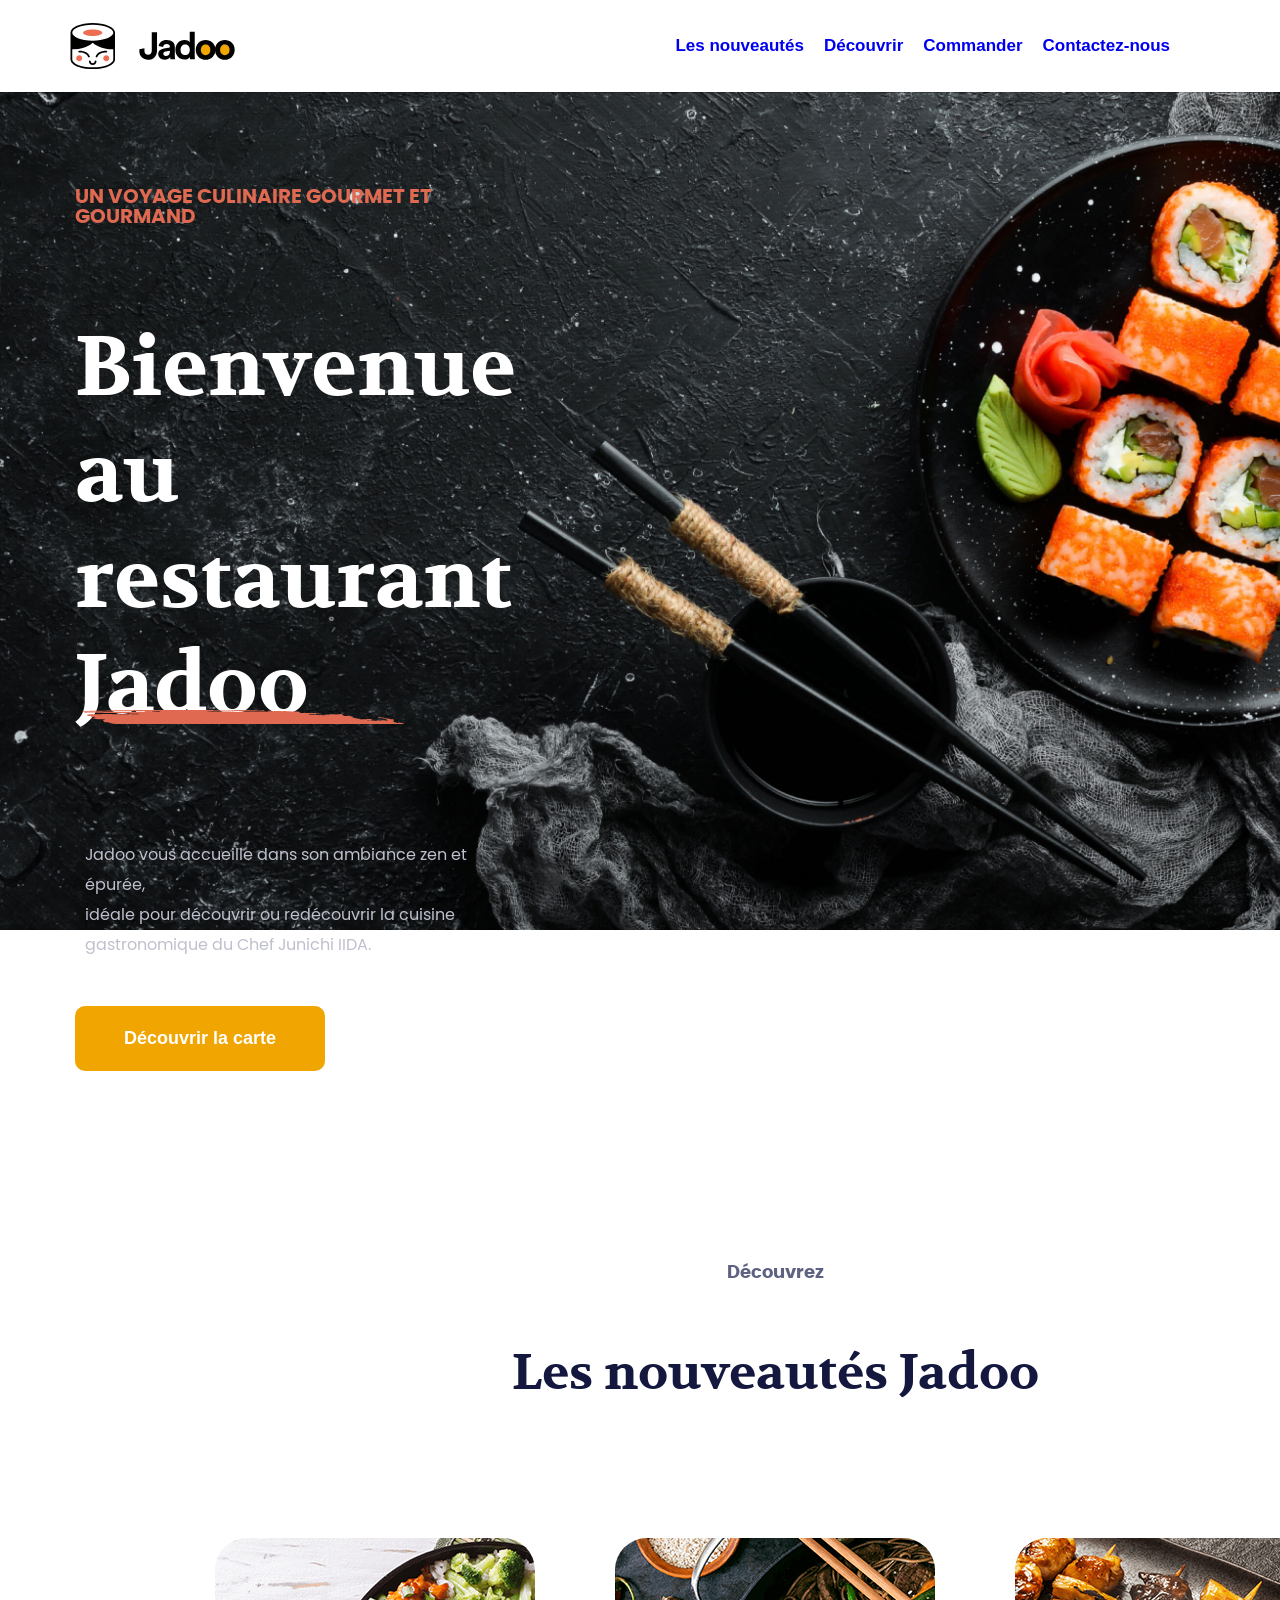
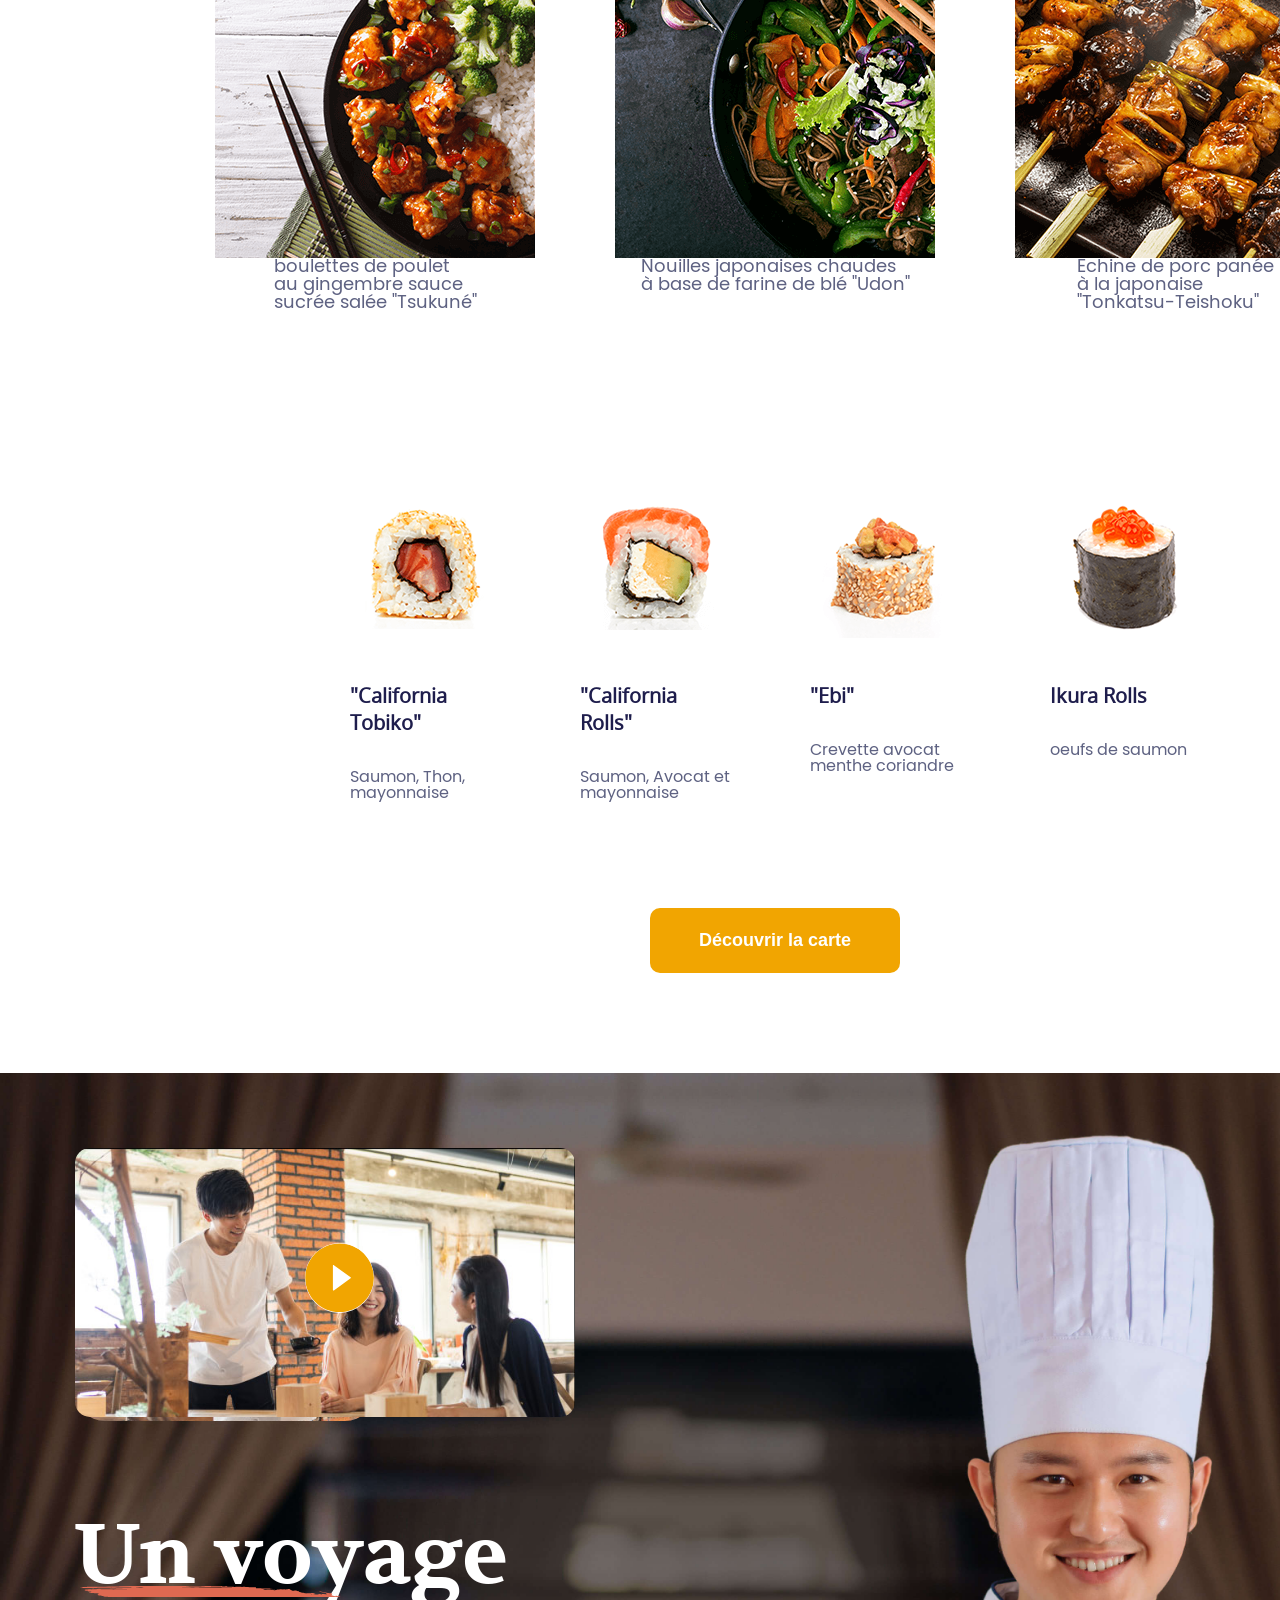
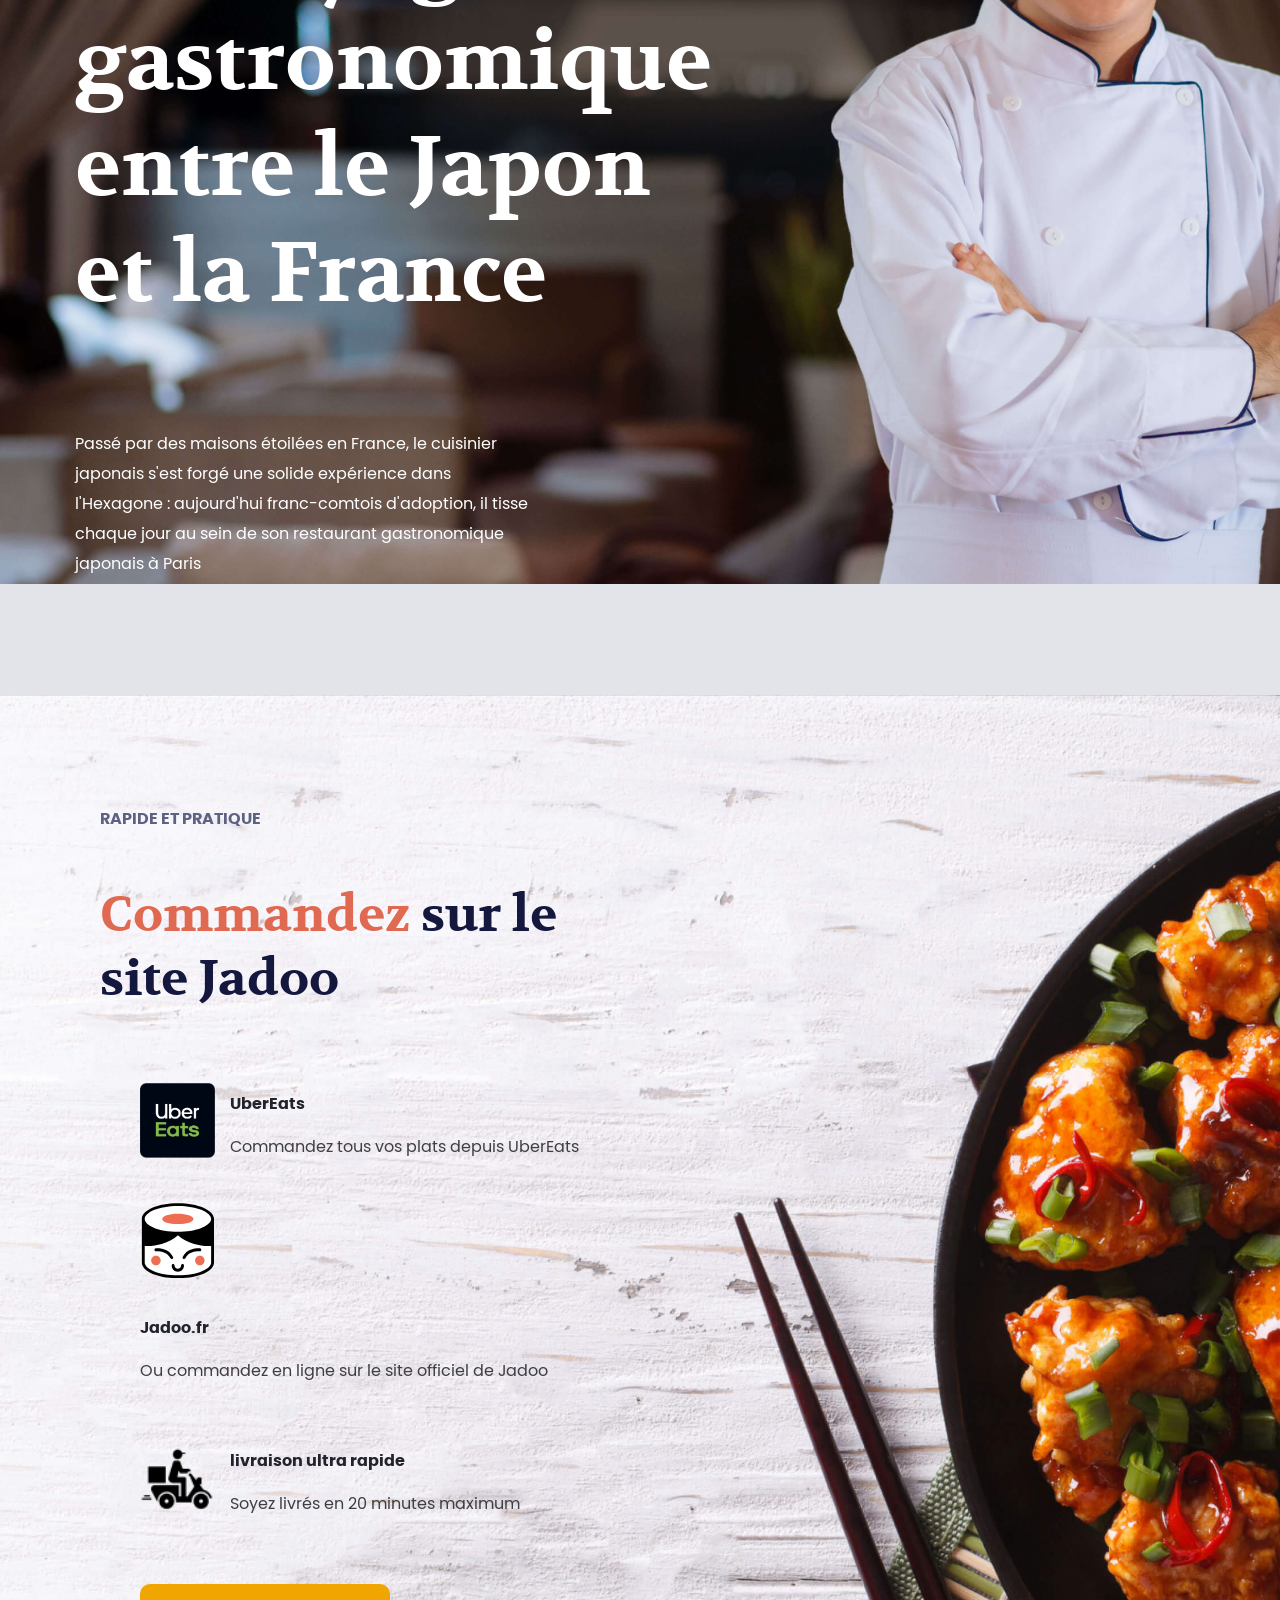
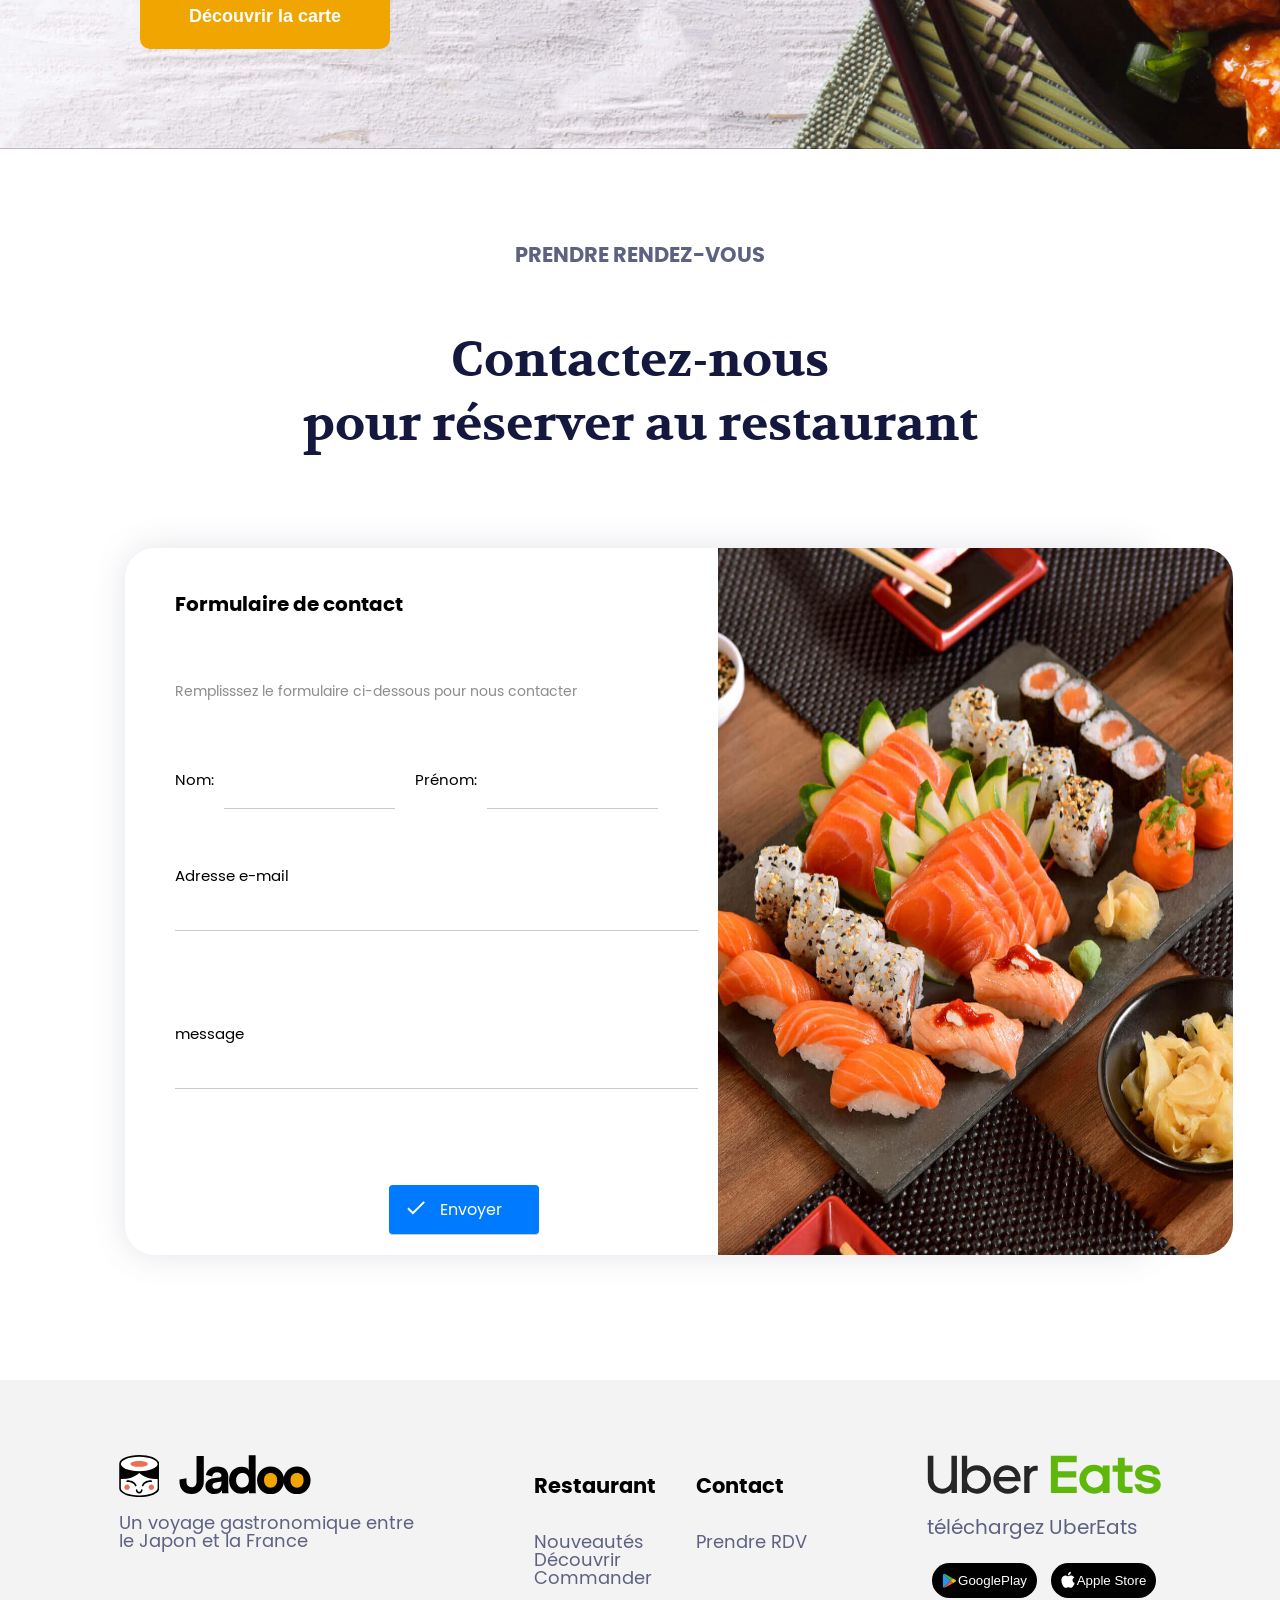
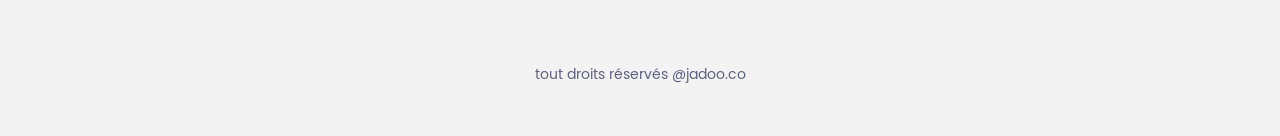
==== html/home.html @ fb0d6796 "first commit" ====
<!DOCTYPE html>
<html>

<head>
    <title>Jadoo : un voyage culinaire gourmet et gourmand</title>
    <meta charset='utf-8' name="viewport" content="width=device-width, initial-scale=1.0, user-scalable=no">
    <link rel="stylesheet" href="../css/style.css">
    <link rel="stylesheet" href="../css/style_CSS_mobile.css">
</head>

<body>
    <section class="top">
        <div class="burger_menu display_none_pc display_block_mobile">
            <img src="../img/burger_icon.svg" alt="cliquez ici pour dérouler le menu"
                class="burger_icon display_none_pc display_block_mobile">
        </div>
        <div class="logonav margin_left">
            <img srcset="../img/favicon.ico 16w,
                    ../img/logo_jadoo_1.svg 1600w" sizes="(max-width:780px) 15px,
                   120px" src="../img/logo_jadoo_1.svg" alt="logo animé du restaurant en forme de maki"
                class="petit_logo_maki ">
            <img src="../img/logo_jadoo_2.svg" alt="logo du restaurant Jadoo texte" class="jadoo_texte">
        </div>
        <nav class="margin_right margin-right_none">
            <ul>
                <li><a href="#nouveautes" class="arial nav.grey text-big large no_underline display_none_mobile">Les
                        nouveautés</a></li>
                <li><a href="https://kizokudor.com/fr/" target="_blank"
                        class="arial nav.grey text-big large no_underline display_none_mobile">Découvrir</a>
                </li>
                <li><a href="#commandez"
                        class="arial nav.grey text-big large no_underline display_none_mobile">Commander</a></li>
                <li><a href="#contact"
                        class="arial nav.grey text-big large no_underline display_none_mobile">Contactez-nous</a></li>
                <li><a href="#contact"
                        class="arial nav.grey text-big large no_underline display_none_pc display_block_mobile">Contact</a>
                </li>
            </ul>
        </nav>
    </section>
    <header>
        <section class="hero">
            <div class="bienvenue_boite_texte">
                <h3
                    class="poppins_bold orange large subheading-medium font_size_12px text_align_mobile letter_spacing_mobile padding_top_mobile">
                    UN VOYAGE CULINAIRE GOURMET ET
                    GOURMAND</h3>
                <div class="titre_soulignage">
                    <h1 class="volkhov white heading relative font_size_50px text_align_mobile">Bienvenue au restaurant
                        Jadoo</h1>
                    <img class="souligne_rose" src="../img/souligne_rose.svg">
                </div>
                <p
                    class="poppins_regular light-grey medium_thin text-medium line-height30px padding_left_10px font_size_15px text_align_mobile">
                    Jadoo
                    vous accueille dans son ambiance zen
                    et épurée,
                    <br>
                    idéale pour découvrir ou redécouvrir la cuisine<br>
                    gastronomique du Chef Junichi IIDA.
                </p>
                <button class="margin_top30px decouvrir_la_carte font_size_18px">Découvrir la carte
                </button>
            </div>
        </section>
    </header>
    <section class="nouveautes">
        <h3 class="poppins_bold grey subheading-small medium font_size_14px">Découvrez</h3>
        <h2 class="volkhov title-blue heading-medium large font_size_24px">Les nouveautés Jadoo</h2>
        <section class="plats_chauds">
            <figure>
                <img src="../img/plat_1.png" alt="boulettes de poulet au gingembre sauce sucrée salée &#34Tsukuné&#34">
                <figcaption class="subheading-small font_size_16px text_align_mobile">boulettes de poulet <br> au
                    gingembre sauce
                    <br>sucrée salée
                    &#34Tsukuné&#34
                </figcaption>
            </figure>
            <figure class="display_none_mobile">
                <img src="../img/plat_2.png" alt="Nouilles japonaises chaudes à base de farine de blé &#34Udon&#34">
                <figcaption class="subheading-small">Nouilles japonaises chaudes <br> à base de farine de blé
                    &#34Udon&#34
                </figcaption>
            </figure>
            <figure class="display_none_mobile">
                <img src="../img/plat_3.png" alt="Echine de porc panée à la japonaise &#34Tonkatsu-Teishoku&#34">
                <figcaption class="subheading-small">Echine de porc panée <br>à la japonaise <br>
                    &#34Tonkatsu-Teishoku&#34
                </figcaption>
            </figure>
        </section>
        <section class="makis flex_column_wrap_mobile">
            <figure>
                <img src="../img/maki_1.png" alt="California Tobiko">
                <figcaption>
                    <h5 class="OpenSans medium subheading-medium photo-legend-blue font_size_16px">"California Tobiko"
                    </h5>
                    <p class="poppins_regular medium_thin text-medium grey font_size_12px">Saumon, Thon, mayonnaise</p>
                </figcaption>
            </figure>
            <figure>
                <img src="../img/maki_2.png" alt="California Rolls">
                <figcaption>
                    <h5 class="OpenSans medium subheading-medium photo-legend-blue font_size_16px">"California Rolls"
                    </h5>
                    <p class="poppins_regular medium_thin text-medium grey font_size_12px">Saumon, Avocat et mayonnaise
                    </p>
                </figcaption>
            </figure>
            <figure>
                <img src="../img/maki_3.png" alt="Ebi">
                <figcaption>
                    <h5 class="OpenSans medium subheading-medium photo-legend-blue font_size_16px">"Ebi"</h5>
                    <p class="poppins_regular medium_thin text-medium grey font_size_12px">Crevette avocat menthe
                        coriandre</p>
                </figcaption>
            </figure>
            <figure>
                <img src="../img/maki_4.png" alt="Ikura Rolls">
                <figcaption>
                    <h5 class="OpenSans medium subheading-medium photo-legend-blue font_size_16px">Ikura Rolls</h5>
                    <p class="poppins_regular medium_thin text-medium grey font_size_12px">oeufs de saumon</p>
                </figcaption>
            </figure>
        </section>
        <button class="decouvrir_la_carte">Découvrir la carte</button>
    </section>
    <section class="au_resto_ou_chez_vous display_none_mobile">
        <div class="chef_et_plat ">
            <div class="le_restaurant">
                <section class="presentation">
                    <div class="restaurant">
                        <img class="restaurant_video" src="../img/visu_video.jpg"
                            alt="presentation du restaurant en video">
                        <img class="play_button" src="../img/button_play.svg" alt="#">
                    </div>
                    <div class="titre_soulignage_2 display_none_mobile">
                        <h1 class="volkhov large heading white">Un voyage gastronomique entre le Japon et la France</h1>
                        <img class="souligne_rose_2" src="../img/souligne_rose.svg">
                    </div>
                    <p class=" poppins_regular medium_thin text-medium white line-height30px display_none_mobile">Passé
                        par des maisons
                        étoilées en France,
                        le
                        cuisinier<br>
                        japonais s'est forgé une solide expérience dans<br>
                        l'Hexagone : aujourd'hui franc-comtois d'adoption, il tisse<br>
                        chaque jour au sein de son restaurant gastronomique<br>
                        japonais à Paris</p>
                </section>
            </div>
        </div>

    </section>
    <section class="au_resto_ou_chez_vous_mobile display_none_pc display_block_mobile white_space_mobile">
        <div class="restaurant_mobile">
            <div class="restaurant">
                <img class="restaurant_video" src="../img/visu_video.jpg" alt="presentation du restaurant en video">
                <img class="play_button" src="../img/button_play.svg" alt="#">
            </div>
            <div>
                <img src="../img/illustration_chef.jpg" alt="le chef Junichi IIDA" class="chef">
            </div>
            <div>
                <img class="wrapper1 " src="../img/wrapper_illustration_1.jpg" alt="">
            </div>
            <div>
                <img class="wrapper2" src="../img/wrapper_illustration_2.jpg" alt="">
            </div>
        </div>
    </section>
    <section class="commander">
        <div class="commander_flexbox">
            <h3 class="poppins_bold medium text-medium grey font_size_14px">RAPIDE ET PRATIQUE</h3>
            <h2 class="volkhov large heading-medium title-blue font_size_24px text_align_mobile "><span
                    class="orange font_size_36px">Commandez</span><br class="display_none_pc display_inline_mobile">
                sur le site Jadoo
            </h2>
            <div class="liste_logos_commande">
                <figure>
                    <img src="../img/logo_uberEats.png" alt="UberEats logo">
                    <figcaption>
                        <h5 class="commandez-subheading">UberEats</h5>
                        <p class="commandez-text font-size_13px line_height_mobile">Commandez tous vos plats depuis
                            UberEats</p>
                    </figcaption>
                </figure>
                <figure>
                    <img src="../img/logo_jadoo_1.svg" alt="Jadoo logo">
                    <figcaption>
                        <h5 class="commandez-subheading">Jadoo.fr</h5>
                        <p class="commandez-text font-size_13px line_height_mobile">Ou commandez en ligne sur le site
                            officiel de Jadoo</p>
                    </figcaption>
                </figure>
                <figure>
                    <img src="../img/logo_transport.png" alt="logo livraison">
                    <figcaption>
                        <h5 class="commandez-subheading">livraison ultra rapide</h5>
                        <p class="commandez-text font-size_13px line_height_mobile">Soyez livrés en 20 minutes maximum
                        </p>
                    </figcaption>
                </figure>
            </div>
            <button class="decouvrir_la_carte margin_left_button_order">Découvrir la carte</button>
        </div>
    </section>
    <section class="contact">
        <h3 class="poppins_bold medium subheading-footer grey font_size_14px uppercase">Prendre rendez-vous</h3>
        <h2 class="volkhov large heading-medium title-blue font_size_36px text_align">Contactez-nous <span
                class="display_none_mobile"><br>pour réserver au restaurant</span></h2>
        <p class="poppins_regular thin text-small form-grey display_none_pc display_block_mobile text_align_mobile">
            Remplisssez le formulaire ci-dessous pour nous contacter
        </p>
        <div class="conteneur_formulaire_et_image">
            <div class="form">
                <form method="post" action="/action_page.php">
                    <div class="form_text">
                        <h4 class="poppins_bold medium subheading-medium black display_none_mobile">Formulaire de
                            contact</h4>
                        <p class="poppins_regular thin text-small form-grey display_none_mobile ">Remplisssez le
                            formulaire ci-dessous pour
                            nous
                            contacter
                        </p>
                        <div class="name">
                            <label class="poppins_regular thin text-medium-small black font_size_15px"
                                for="fname">Nom:</label>
                            <input class="poppins_regular thin text-small form-light-grey font_size_15px" type="text"
                                id="fname" name="fname" required><br><br>
                            <label class="poppins_regular thin text-medium-small black font_size_15px"
                                for="lname">Prénom:</label>
                            <input class="poppins_regular thin text-small form-light-grey font_size_15px" type="text"
                                id="lname" name="lname" required><br><br>
                        </div>
                        <label class="poppins_regular thin text-medium-small black font_size_15px" for="email">Adresse
                            e-mail</label>
                        <input class="poppins_regular thin text-small form-light-grey font_size_15px" type="email"
                            id="email" name="email" required><br><br>
                        <label class="poppins_regular thin text-medium-small black font_size_15px"
                            for="message">message</label>
                        <input class="poppins_regular thin text-small form-light-grey font_size_15px" type="text"
                            id="message" name="message" required><br><br>
                    </div>
                    <div class="submit_button">
                        <input class="poppins_regular medium_thin text-medium white submit" type="submit"
                            value="Envoyer">
                    </div>
                </form>
            </div>
            <img class="image_formulaire display_none_mobile" src="../img/illustration_formulaire.jpg"
                alt="image de sushis et sashimis">
        </div>
    </section>
    <footer>
        <div class="all_liens_footer ">
            <div class="boite_jadoo_footer display_none_mobile">
                <div class="logos_jadoo_footer">
                    <img class=logo_maki_footer src="../img/logo_jadoo_1.svg" alt="logo de Jadoo">
                    <img class="logo_jadoo_texte_footer" src="../img/logo_jadoo_2.svg" alt="logo de Jadoo texte">
                </div>
                <p class="poppins_regular medium_thin subheading-small grey">Un voyage gastronomique entre <br> le Japon
                    et la France
                </p>
            </div>
            <div class="liens_site_footer padding_10px">
                <div class="resto_footer">
                    <h3 class="poppins_bold large subheading-footer black">Restaurant</h3>
                    <ul>
                        <li class="poppins_regular medium_thin subheading-small grey"><a
                                href="#nouveautes">Nouveautés</a>
                        </li>
                        <li class="poppins_regular medium_thin subheading-small grey"><a
                                href="https://kizokudor.com/fr/" target="_blank">Découvrir</a></li>
                        <li class="poppins_regular medium_thin subheading-small grey"><a href="#commandez">Commander</a>
                        </li>
                    </ul>
                </div>
                <div class="contact_footer padding_10px">
                    <h3 class="poppins_bold large subheading-footer black">Contact</h3>
                    <ul>
                        <li class="poppins_regular medium_thin subheading-small grey">Prendre RDV</li>
                    </ul>
                </div>
            </div>
            <div class="footer_ubereats padding_10px">
                <img src="../img/logo_uberEats_2.svg" alt="Logo UberEats">
                <p class="poppins_regular medium_thin subheading-medium grey">téléchargez UberEats</p>
                <div class="black_butons">
                    <button class="ubereats_logo"><a
                            href="https://play.google.com/store/apps/details?id=com.ubercab.eats&pli=1"
                            target="_blank">GooglePlay</a></button>
                    <button class="applestore_logo"><a
                            href="https://apps.apple.com/us/app/uber-eats-food-groceries/id1058959277"
                            target="_blank">Apple
                            Store</a></button>
                </div>
            </div>
        </div>
        <div class="tous_droits_footer">
            <p class="poppins_regular medium_thin text-small grey display_none_mobile">tout droits réservés @jadoo.co
            </p>
        </div>
    </footer>
    <div class="boite_jadoo_footer_mobile display_none_pc display_block_mobile">
        <div class="logos_jadoo_footer">
            <img class=logo_maki_footer src="../img/logo_jadoo_1.svg" alt="logo de Jadoo">
            <img class="logo_jadoo_texte_footer" src="../img/logo_jadoo_2.svg" alt="logo de Jadoo texte">
        </div>
        <p class="poppins_regular medium_thin  grey font_size_15px text_align_mobile ">Un voyage gastronomique entre <br> le Japon
            et la France
        </p>
    </div>
</body>

</html>
---- css/style.css ----
@font-face {
    font-family: 'OpenSans-Bold';
    src: url('/fonts/OpenSans-Bold.woff') format('woff');
    font-weight: bold;
    font-style: normal;
}

@font-face {
    font-family: 'OpenSans-Regular';
    src: url('/fonts/OpenSans-Regular.woff') format('woff');
    font-weight: normal;
    font-style: normal;
}

@font-face {
    font-family: 'poppins-bold';
    src: url('/fonts/poppins-bold.woff') format('woff');
    font-weight: 600 900;
    font-style: normal;
}

@font-face {
    font-family: 'poppins-italic';
    src: url('/fonts/poppins-italic.woff') format('woff');
    font-weight: normal;
    font-style: italic;
}

@font-face {
    font-family: 'poppins-regular';
    src: url('/fonts/poppins-regular.woff') format('woff');
    font-weight: 100 900;
    font-style: normal;
}

@font-face {
    font-family: 'volkhov-bold';
    src: url('/fonts/volkhov-bold.woff') format('woff');
    font-weight: 600 900;
    font-style: normal;
}

@font-face {
    font-family: 'volkhov-italic';
    src: url('/fonts/volkhov-italic.woff') format('woff');
    font-weight: normal;
    font-style: italic;
}

@font-face {
    font-family: 'volkhov-regular';
    src: url('/fonts/volkhov-regular.woff') format('woff');
    font-weight: 100 900;
}

/* font families */

.poppins_regular {
    font-family: 'poppins-regular';
}

.poppins_bold {
    font-family: 'poppins-bold';
}

.OpenSans {
    font-family: 'OpenSans-regular';
}

.volkhov {
    font-family: 'volkhov-bold';
}

.arial {
    font-family: Arial, Helvetica, sans-serif;
}

/* font weights  */


.thin {
    font-weight: 400;
}

.medium_thin {
    font-weight: 500;
}

.medium {
    font-weight: 600;
}

.large {
    font-weight: 700;
}

/* font sizes */

.text-small {
    font-size: 14px;
}

.text-medium-small {
    font-size: 15px;
}

.text-medium {
    font-size: 16px;
}

.text-big {
    font-size: 17px;
}

.subheading-small {
    font-size: 18px;
}

.subheading-medium {
    font-size: 20px;
}

.subheading-footer {
    font-size: 21px;
}

.heading-medium {
    font-size: 50px;
}

.heading {
    font-size: 84px;
}

/* font colors */

.white {
    color: #FFFFFF
}

.form-grey {
    color: #8D8D8D
}

.form-light-grey {
    color: #989898
}

.black {
    color: #000000
}

.orange {
    color: #DF6951
}

.nav-grey {
    color: #212B32
}

.photo-legend-blue {
    color: #1E1D4C
}

.title-blue {
    color: #14183E
}

.title-grey {
    color: #3E3F43
}

.grey {
    color: #5E6282
}

.light-grey {
    color: #BFC0CD;
}

/* fonts styles */

.no_underline {
    text-decoration: none;
}

.uppercase{
    text-transform: uppercase;
}
.text_align {
    text-align: center;
}
/* GENERAL */

html,
body {
    width: 100%;
    height: auto;
    margin: 0%;
}

section {
    padding: 75px;
}

.display_none_pc {
    display: none;
}

/* links */

nav ul li a:hover {
    text-decoration: none;
    color: #212832;
}

nav ul li a:visited {
    text-decoration: none;
    color: #212832;
}

/* top sticky */

section.top {
    display: flex;
    align-items: center;
    margin: 0;
    justify-content: space-between;
    gap: 24px;
    position: sticky;
    top: 0;
    background-color: #ffffff;
    z-index: 1000;
    padding: 20px;
}

nav {
    gap: 24px;

}

.petit_logo_maki {
    width: 44.97px;
    height: 46.258px;
}

.logonav {
    display: flex;
    gap: 24px;
}

ul {
    display: flex;
    justify-content: center;
}

nav ul li {
    list-style-type: none;
    margin-right: 20px;
}

/* header */

header {
    display: flex;
    flex-flow: column wrap;
}

.hero {
    display: flex;
    flex-flow: column wrap;
    background-image: url(../img/illustration_principale.jpg);
    background-size: 110%;
    background-position: relative bottom -150px right 0px;
    background-repeat: no-repeat;
}

.image_principale_header {
    width: 105%;
    height: auto;
    object-fit: cover;
    object-position: top 0px left 0px;
}

.bienvenue_boite_texte {
    display: flex;
    flex-flow: column wrap;
    position: relative;
    width: 35%;
}

.titre_soulignage {
    padding: 0;
    display: flex;
    flex-flow: row wrap;
    align-items: center;
}

.souligne_rose {
    width: 90%;
    position: relative;
    bottom: 100px;
}

/* les nouveautés Jadoo */

.nouveautes {
    display: flex;
    flex-flow: column wrap;
    padding: 50px;
    margin: 50px;
    justify-content: center;
    align-items: center;
}

.plats_chauds {
    display: flex;
    justify-content: space-evenly;
    align-items: baseline;
}

section.plats_chauds figure {
    display: flex;
    flex-flow: column wrap;
    justify-content: center;
    align-items: center;
    /* box-shadow: inset 1px 1px 10px #bfc0cd63; */
}

section.plats_chauds figure img {
    border-radius: 10% 10% 0% 0%;
}

.makis {
    display: flex
}

button.decouvrir_la_carte {
    font-family: Arial, Helvetica, sans-serif;
    font-size: 18px;
    font-weight: 700;
    color: #FFFFFF;
    background-color: #F1A501;
    width: 250px;
    height: 65px;
    border: none;
    border-color: #F1A501;
    border-radius: 10px;
    box-shadow: 0 20 35 0;
}

figcaption {
    font-family: 'poppins-regular';
    font-weight: 500;
    color: #5E6282;
}

/* Au restaurant ou chez vous */
section.au_resto_ou_chez_vous {
    padding: 0;
    background-image: url(../img/illustration_chef.jpg) url(../img/illustration_commander.jpg)
}

.chef_et_plat {
    background-image: url(../img/illustration_chef.jpg);
    background-size: 130%;
    /* background-position: bottom left; */
    background-repeat: no-repeat;
    background-color: #5e62822c;
}

.titre_soulignage_2 {
    padding: 0;
    position: relative;

}

.souligne_rose_2 {
    width: 50%;
    position: absolute;
    top: 165px;
}

.restaurant {
    position: relative;
}

.play_button {
    position: absolute;
    top: 95px;
    left: 230px;
    background-color: white;
    border-radius: 50%;
}

.restaurant_video {
    width: 500px;
    border-radius: 15px;
}

.presentation {
    display: flex;
    flex-flow: column wrap;
    width: 50%;
    justify-content: center;
    padding-bottom: 100px;
}

.wrappers {
    position: relative;
    top: -100px;
}

div.restaurant {
    border-radius: 30px;
    background-image: url(../img/visu_video.jpg);
    width: 300px;
    background-repeat: no-repeat;
}

/* COMMANDER */

.commander {
    background-image: url(../img/illustration_commander.jpg);
    background-size: cover;
    padding: 100px;
}

.commander_flexbox {
    display: flex;
    flex-flow: column wrap;
    justify-content: flex-start;
    align-items: flex-start;
    width: 50%;
}

div.commander_flexbox img {
    width: 75px;
    height: 75px;
}

div.liste_logos_commande {
    display: flex;
    flex-flow: column wrap;
    justify-content: flex-start;
    align-items: flex-start;
    margin: 0;
}

div.liste_logos_commande figure {
    display: flex;
    flex-flow: row wrap;
    justify-content: flex-start;
    align-items: center;
    gap: 15px;
    /* margin:0px 0px 5px 0px;
    padding:10px; */
}

.commandez-subheading {
    font-family: 'poppins-bold';
    font-weight: 700;
    font-size: 16px;
    color: #22232C;
}


.commandez-text {
    font-family: 'poppins-regular';
    font-weight: 400;
    font-size: 16px;
    color: #3E3F43;
}

/* prendre rendez-vous */
section.contact {
    display: flex;
    flex-flow: column wrap;
    justify-content: space-around;
    align-items: center;
}

.form_text {
    display: flex;
    flex-flow: column;
    gap: 30px;
}

div.conteneur_formulaire_et_image {
    display: flex;
    flex-flow: row;
    justify-content: space-between;
    border-radius: 30px;
    box-shadow: 0 0 2em#5e62822C;
    margin: 50px;
    padding: 0;
}

form {
    display: flex;
    flex-flow: column wrap;
    justify-content: space-evenly;
    gap: 30px;
    margin: 20px;
    margin-left: 50px;
    /* padding: 25px; */
}

/* label {
    padding: 10px;
}*/

input {
    border-top: none;
    border-left: none;
    border-right: none;
    border-bottom: solid 1px #cacaca;
}

input.submit {
    background-image: url(../img/bouton_formulaire_coche.svg);
    background-repeat: no-repeat;
    background-position: top 16px left 18px;
    background-color: #007AFF;
    width: 150px;
    height: 50px;
    border-radius: 4px;
    padding-left: 20px;
    margin-left: 41%;
}

input:focus {
    border-top: none;
    border-left: none;
    border-right: none;
    border-bottom: solid 2px #cacaca;
}


.name {
    display: flex;
    gap: 10px;
    margin: 30px 30px 30px 0px;
}

.image_formulaire {
    width: 50%;
    border-radius: 0 30px 30px 0;
}

/* FOOTER */

footer {
    background-color: #f3f3f3;
    display: flex;
    flex-flow: column wrap;
    justify-content: center;
    align-items: center;
    gap: 10px;
    padding: 75px 50px 20px 50px;
}

.boite_jadoo_footer {
    display: flex;
    flex-flow: column wrap;
}

.logos_jadoo_footer {
    display: flex;
}

.all_liens_footer {
    display: flex;
    justify-content: space-evenly;
    gap: 120px;
    margin-bottom: 40px;
}

.liens_site_footer {
    display: flex;
    justify-content: flex-start;
    align-items: flex-start;
    gap: 40px;
}

.resto_footer {
    display: flex;
    flex-flow: column wrap;
    justify-content: center;
}

div.liens_site_footer ul {
    display: flex;
    flex-flow: column wrap;
    justify-content: flex-start;
    align-items: flex-start;
    list-style-type: none;
    padding-left: 0px;
}

div.liens_site_footer a {
    color: #5E6282;
    text-decoration: none;
}

div.liens_site_footer a:visited {
    color: #5E6282;
    text-decoration: none;
}

div.liens_site_footer a:hover {
    color: #5E6282;
    text-decoration: none;
}

.contact_footer {
    display: flex;
    flex-flow: column wrap;
    ;
}

.logo_maki_footer {
    width: 40px;
}

.logo_jadoo_texte_footer {
    height: 40px;
    padding-left: 20px;
}

.footer_ubereats button {
    border-radius: 17.5px;
    width: 105px;
    height: 35px;
    padding-left: 22px;
    background-color: #000000;
    color: white;
    text-decoration: none;
    border: none;
    margin: 5px;
}

.footer_ubereats button a {
    color: white;
    text-decoration: none;
}

.footer_ubereats button a:visited {
    color: white;
    text-decoration: none;
}

.ubereats_logo {
    background-image: url(../img/logo_google_play.svg);
    background-position: left 10px top 10px;
    background-repeat: no-repeat;
    background-size: 15px;
}

.applestore_logo {
    background-image: url(../img/logo_apple.svg);
    background-position: left 10px top 8px;
    background-repeat: no-repeat;
}

.tous_droits_footer {
    margin-bottom: 20px;
}

/* marges */

.margin_right {
    margin-right: 50px;
}

.margin_left {
    margin-left: 50px;
}

.margin_left_button_order {
    margin-left: 40px;
    margin-top: 40px;
}

.no_margins {
    margin: 0;
}

.margin30px {
    margin: 30px;
}

.margin.bottom30px {
    margin-bottom: 30px;
}

.margin_top30px {
    margin-top: 30px;
}

/* paddings */

.padding_vertical {
    padding: 10% 0;
}

.padding_left_10px {
    padding-left: 10px;
}

.padding_left_50px {
    padding-left: 50px;
}

/* positions, displays */

.relative {
    position: relative;
}

/* tests */

.float {
    float: right;
}

.no_padding_bottom {
    padding-bottom: 0;
}

.line-height30px {
    line-height: 30px;
}
---- css/style_CSS_mobile.css ----
@media screen and (max-width:780px) {

    .display_none_mobile {
        display: none;
    }

    .display_block_mobile {
        display: block;
    }

    .display_inline_mobile{
        display: inline;
    }

    .padding_top_mobile {
        padding-top: 20px;
    }

/* FONT SIZES */

.font_size_12px {
    font-size: 12px;
}

.font-size_13px{
    font-size:13px;
}

.font_size_14px {
    font-size: 14px;
}

.font_size_15px {
    font-size: 15px;
}

.font_size_16px {
    font-size: 16px;
}

.font_size_18px {
    font-size: 18px;
}

.font_size_20px {
    font-size: 20px;
}

.font_size_24px {
    font-size: 24px;
}

.font_size_36px {
    font-size: 36px;
}

.font_size_50px {
    font-size: 50px;
}

.text_align_mobile {
    text-align: center;
}

.letter_spacing_mobile {
    letter-spacing: 0.5px;
}
.line_height_mobile{
    line-height: 17px;;
}

/* GENERAL */
html,
body {
    width: 100%;
    height: auto;
    margin: 0%;
    overflow-x: hidden;
}

/* HEADER */

section {
    padding: 20px;
    margin: 0px;
}

section.top {
    display: flex;
    flex-flow: row wrap;
    justify-content: space-between;
    align-items: center;
    margin: 0;
    gap: 24px;
    position: static;
    background-color: #ffffff;
    padding: 5px;
}

.burger_menu {
    min-width: 20px;
    padding: 10px;
    margin-left: 20px;
    flex: 0 0 auto;
}

.petit_logo_maki {
    max-width: 30.97px;
}

.logonav {
    display: flex;
    gap: 10px;
    margin: 0;
    flex: 0 0 auto;
}

nav {
    gap: 2px;
    flex: 0 0 auto;

}

.margin-right_none {
    margin-right: 0px;
}

nav ul li {
    list-style-type: none;
    margin: 0;
}

ul {
    display: flex;
    justify-content: center;
    padding: 0 20px 0 0;
}

.flex_column_wrap_mobile {
    flex-flow: column wrap;
}

/* header */
header {
    display: flex;
    flex-flow: column wrap;
    justify-content: center;
}

.hero {
    display: flex;
    flex-flow: column wrap;
    justify-content: center;
    background-image: url(../img/illustration_principale.jpg);
    background-size: cover;
    background-position: relative bottom -150px right 0px;
    background-repeat: no-repeat;
}

.souligne_rose {
    width: 90%;
    position: relative;
    bottom: 50px;
    left: 50px;
}

.bienvenue_boite_texte {
    display: flex;
    flex-flow: column wrap;
    justify-content: center;
    align-items: center;
    position: relative;
    width: 100%;
}

.souligne_rose {
    width: 60%;
    position: relative;
    bottom: 50px;
    padding-left: 35px;
}



/* RESTAURANT_VIDEO_PHOTOS */
img.restaurant_video {
    position: relative;
    max-width: 130%;
    border-radius: 0;
    padding: 0;
    margin: 0;
}

.play_button {
    position: absolute;
    top: 35%;
    left: 53%;
    background-color: white;
    border-radius: 50%;
}

section.au_resto_ou_chez_vous_mobile {
    padding: 0;
    display: inline-flex;
    flex-flow: column wrap;
    gap: 0;
    margin: 0;
    padding: 0;

}

img {
    margin: 0 aut;
    max-width: 100%;
}

.white_space_mobile {
    font-size: 0;
}

/* NOUVEAUTES */
.nouveautes {
    display: flex;
    flex-flow: column wrap;
    padding: 2px 10px;
    margin: 10px;
    gap: 0px;
}

figure.display_none_mobile:nth-last-child(-n + 3) {
    display: none;
}

.plats_chauds figure{
    margin:0;
    padding: 20px 0px;
}

.plats_chauds {
    display: flex;
    flex-flow: column wrap;
    justify-content: space-evenly;
    align-items: baseline;
    padding: 20px 0px;
}

figcaption {
    font-family: 'poppins-regular';
    font-weight: 500;
    color: #5E6282;
    padding-top:10px;
}

section.makis figure {
    display: flex;
    justify-content: flex-start;
    align-items: flex-start;
    margin:0px;
    /* box-shadow: inset 1px 1px 10px #bfc0cd63; */
}
section.makis figure img{
    max-width: 50%;

}


button.decouvrir_la_carte{
    margin-bottom: 50px;
    margin-top:35px;
}
.object_fit_contain {
    object-fit: fill;
}

/* COMMANDER */

div.liste_logos_commande {
    display: flex;
    flex-flow: column wrap;
    justify-content: flex-start;
    align-items: flex-start;
    margin: 10px 0px 0px 0px;
}

div.liste_logos_commande figure {
    display: flex;
    flex-flow: row;
    justify-content: flex-start;
    align-items: center;
    gap: 15px;
    /* margin:0px 0px 5px 0px;
        padding:10px; */
}
.commander_flexbox {
    display: flex;
    flex-flow: column wrap;
align-items: center;
    width: 100%;
}

.commander {
    background-image: none;
    background-size: contain;
    background-repeat: no-repeat;
    padding: 0px;
}

div.commander_flexbox img {
    width: 60px;
    height:auto;
}
div.commander_flexbox button{
    margin-left: 0px;
}
div.liste_logos_commande figure {
    display: flex;
    flex-flow: row nowrap;
    justify-content: flex-start;
    align-items: center;
    gap: 15px;
}

h5{
    margin:0px;
}


/* FORMULAIRE */

section.contact {
    display: flex;
    flex-flow: column wrap;
    justify-content: space-around;
    align-items: center;
}

.form_text {
    display: flex;
    flex-flow: column;
    gap: 10px;
}

div.conteneur_formulaire_et_image {
    display: flex;
    flex-flow: row;
    justify-content: space-between;
    border-radius: 30px;
    box-shadow:none;
    margin: 0px;
    padding: 0;
}
.contact h2{
    margin:10px
}
.contact p{
    margin:10px 20px 15px 20px;
}
form {
    display: flex;
    flex-flow: column wrap;
    justify-content: space-evenly;
    gap: 15px;
    margin: 0px;
    margin-left: 5px;
}
input {
    border-top: none;
    border-left: none;
    border-right: none;
    border-bottom: solid 1px #cacaca;
    width: 275px;
}
.name {
    display: flex;
    flex-flow: column wrap;
    gap: 5px;
    margin: 3px 3px 3px 0px;
}

input.submit {
    background-image: url(../img/bouton_formulaire_coche.svg);
    background-repeat: no-repeat;
    background-position: top 16px left 18px;
    background-color: #007AFF;
    width: 150px;
    height: 50px;
    border-radius: 4px;
    padding-left: 2px;
    margin-left: 60px;
}

/* FOOTER */

footer {
    background-color: #f3f3f3;
    display: flex;
    flex-flow: column wrap;
    justify-content: center;
    align-items: center;
    width: 100%;
    padding-left: 0;
}

.all_liens_footer {
    display: grid;
    justify-content: space-evenly;
    gap: 20px;
    /* margin-bottom: 50px; */
}

.footer_ubereats {
    grid-row-start: 2;
    grid-row-end: 3;
}

.padding_10px {
    padding-bottom: 20px;
}
div.liens_site_footer li {
    
    list-style-type: none;
    padding: 5px 0px 5px 0px;
}
.footer_ubereats{
    display:flex;
    flex-flow:column wrap;
    align-items: center;
}
.footer_ubereats img{
width:150px;
}
logos_jadoo {
    display: flex;
}
.boite_jadoo_footer_mobile{
    display:flex;
    flex-flow: column wrap;
    justify-content: center;
    align-items:center; 
}
.logos_jadoo_footer {
    display: flex;
    margin-top:15px;
}
}
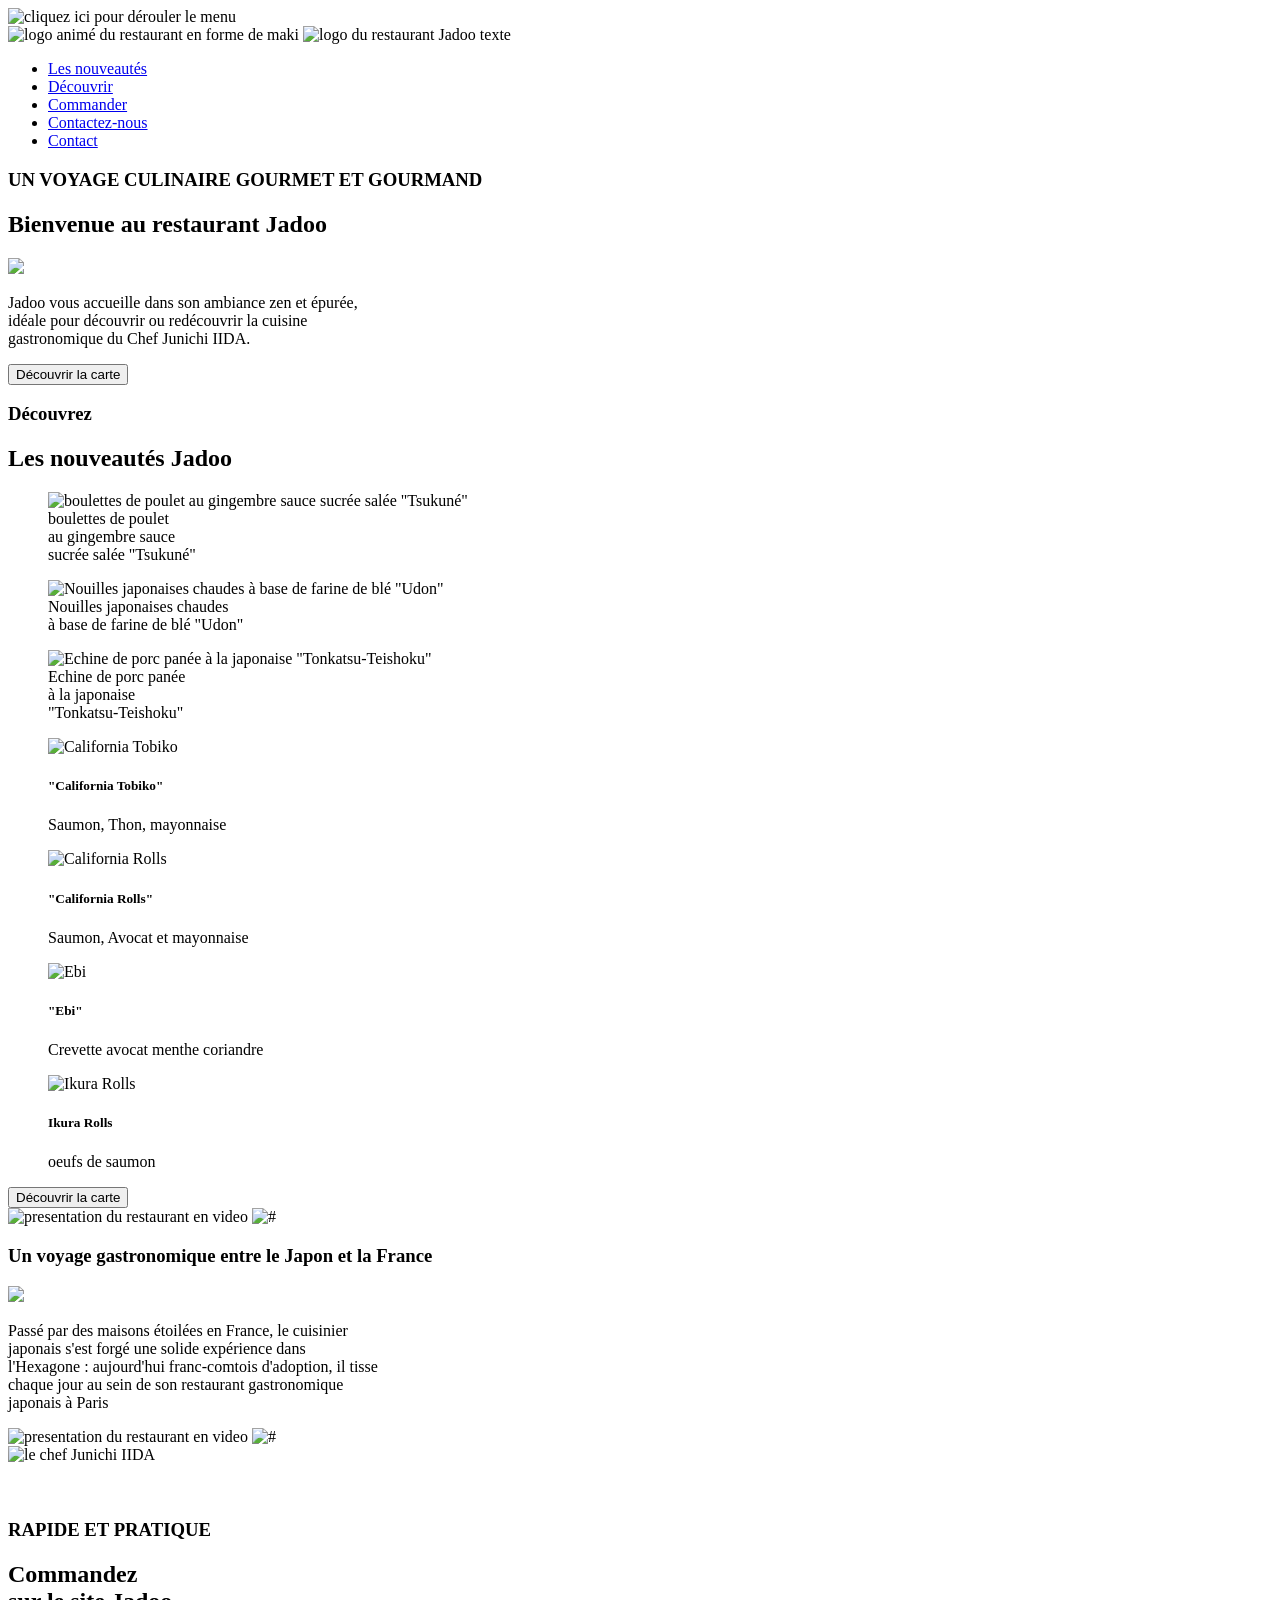
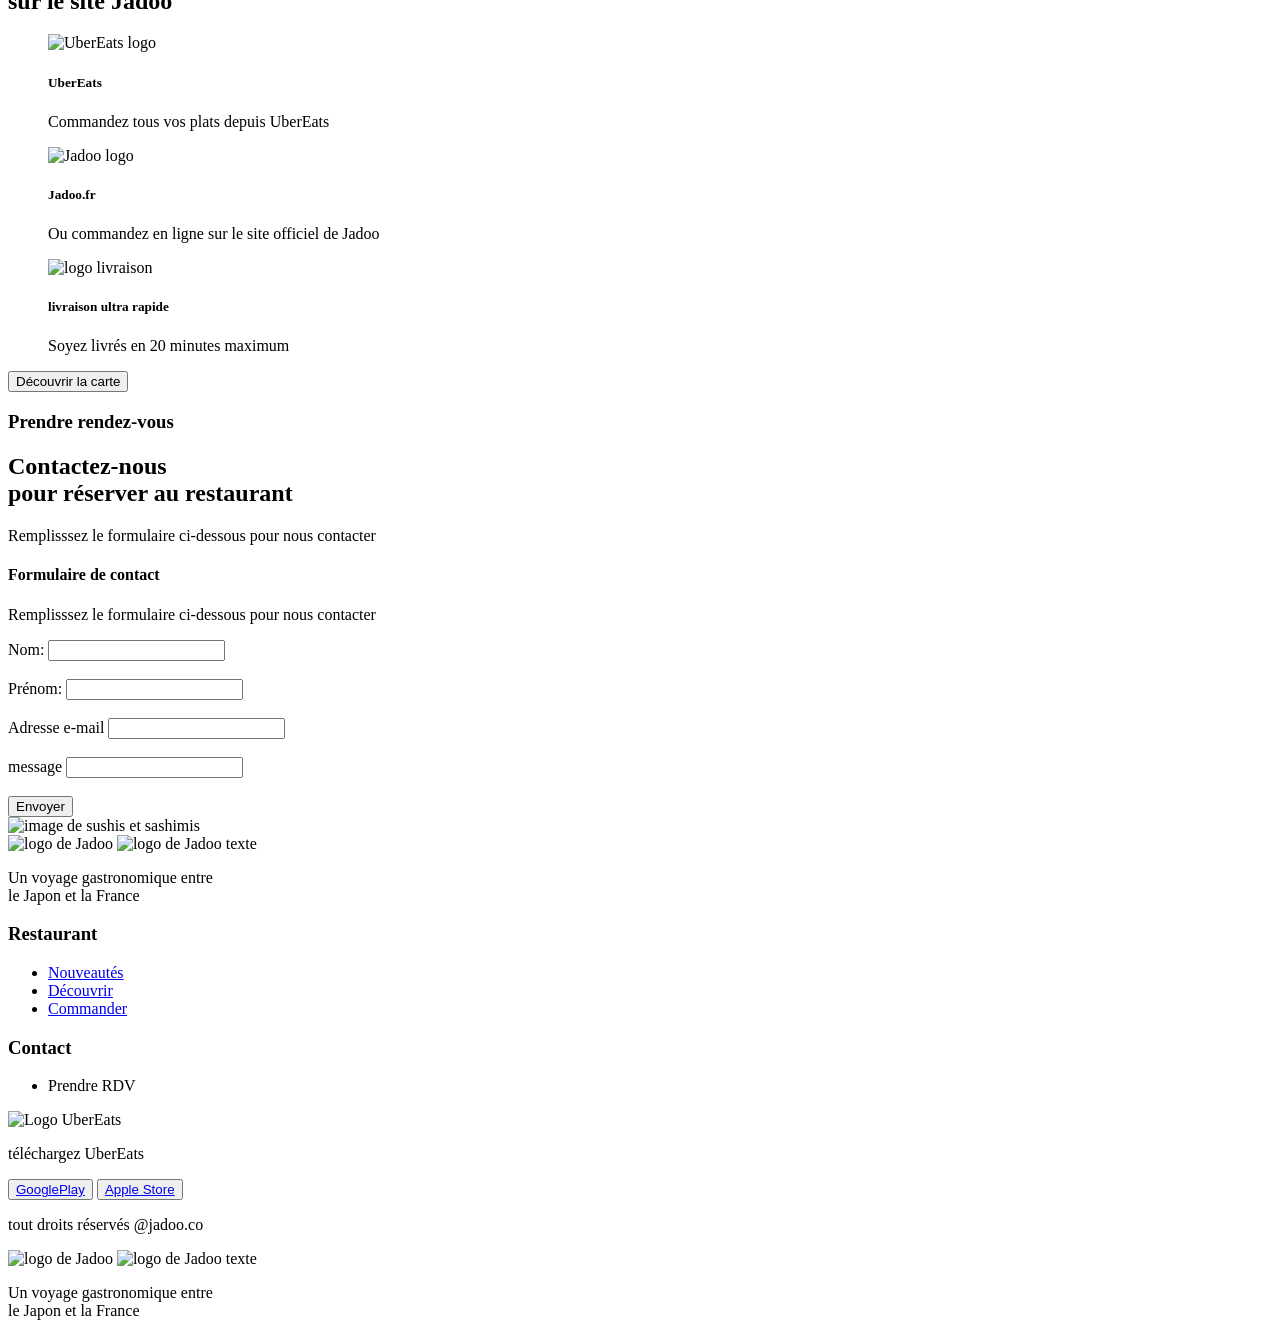
==== commit 594d1da2: "to-publih" ====
--- a/html/home.html
+++ b/html/home.html
@@ -4,22 +4,22 @@
 <head>
     <title>Jadoo : un voyage culinaire gourmet et gourmand</title>
     <meta charset='utf-8' name="viewport" content="width=device-width, initial-scale=1.0, user-scalable=no">
-    <link rel="stylesheet" href="../css/style.css">
-    <link rel="stylesheet" href="../css/style_CSS_mobile.css">
+    <link rel="stylesheet" href="css/style.css">
+    <link rel="stylesheet" href="css/style_CSS_mobile.css">
 </head>
 
 <body>
     <section class="top">
         <div class="burger_menu display_none_pc display_block_mobile">
-            <img src="../img/burger_icon.svg" alt="cliquez ici pour dérouler le menu"
+            <img src="img/burger_icon.svg" alt="cliquez ici pour dérouler le menu"
                 class="burger_icon display_none_pc display_block_mobile">
         </div>
         <div class="logonav margin_left">
-            <img srcset="../img/favicon.ico 16w,
-                    ../img/logo_jadoo_1.svg 1600w" sizes="(max-width:780px) 15px,
-                   120px" src="../img/logo_jadoo_1.svg" alt="logo animé du restaurant en forme de maki"
+            <img srcset="img/favicon.ico 16w,
+                    img/logo_jadoo_1.svg 1600w" sizes="(max-width:780px) 15px,
+                   120px" src="img/logo_jadoo_1.svg" alt="logo animé du restaurant en forme de maki"
                 class="petit_logo_maki ">
-            <img src="../img/logo_jadoo_2.svg" alt="logo du restaurant Jadoo texte" class="jadoo_texte">
+            <img src="img/logo_jadoo_2.svg" alt="logo du restaurant Jadoo texte" class="jadoo_texte">
         </div>
         <nav class="margin_right margin-right_none">
             <ul>
@@ -48,7 +48,7 @@
                 <div class="titre_soulignage">
                     <h1 class="volkhov white heading relative font_size_50px text_align_mobile">Bienvenue au restaurant
                         Jadoo</h1>
-                    <img class="souligne_rose" src="../img/souligne_rose.svg">
+                    <img class="souligne_rose" src="img/souligne_rose.svg">
                 </div>
                 <p
                     class="poppins_regular light-grey medium_thin text-medium line-height30px padding_left_10px font_size_15px text_align_mobile">
@@ -69,7 +69,7 @@
         <h2 class="volkhov title-blue heading-medium large font_size_24px">Les nouveautés Jadoo</h2>
         <section class="plats_chauds">
             <figure>
-                <img src="../img/plat_1.png" alt="boulettes de poulet au gingembre sauce sucrée salée &#34Tsukuné&#34">
+                <img src="img/plat_1.png" alt="boulettes de poulet au gingembre sauce sucrée salée &#34Tsukuné&#34">
                 <figcaption class="subheading-small font_size_16px text_align_mobile">boulettes de poulet <br> au
                     gingembre sauce
                     <br>sucrée salée
@@ -77,13 +77,13 @@
                 </figcaption>
             </figure>
             <figure class="display_none_mobile">
-                <img src="../img/plat_2.png" alt="Nouilles japonaises chaudes à base de farine de blé &#34Udon&#34">
+                <img src="img/plat_2.png" alt="Nouilles japonaises chaudes à base de farine de blé &#34Udon&#34">
                 <figcaption class="subheading-small">Nouilles japonaises chaudes <br> à base de farine de blé
                     &#34Udon&#34
                 </figcaption>
             </figure>
             <figure class="display_none_mobile">
-                <img src="../img/plat_3.png" alt="Echine de porc panée à la japonaise &#34Tonkatsu-Teishoku&#34">
+                <img src="img/plat_3.png" alt="Echine de porc panée à la japonaise &#34Tonkatsu-Teishoku&#34">
                 <figcaption class="subheading-small">Echine de porc panée <br>à la japonaise <br>
                     &#34Tonkatsu-Teishoku&#34
                 </figcaption>
@@ -91,7 +91,7 @@
         </section>
         <section class="makis flex_column_wrap_mobile">
             <figure>
-                <img src="../img/maki_1.png" alt="California Tobiko">
+                <img src="img/maki_1.png" alt="California Tobiko">
                 <figcaption>
                     <h5 class="OpenSans medium subheading-medium photo-legend-blue font_size_16px">"California Tobiko"
                     </h5>
@@ -99,7 +99,7 @@
                 </figcaption>
             </figure>
             <figure>
-                <img src="../img/maki_2.png" alt="California Rolls">
+                <img src="img/maki_2.png" alt="California Rolls">
                 <figcaption>
                     <h5 class="OpenSans medium subheading-medium photo-legend-blue font_size_16px">"California Rolls"
                     </h5>
@@ -108,7 +108,7 @@
                 </figcaption>
             </figure>
             <figure>
-                <img src="../img/maki_3.png" alt="Ebi">
+                <img src="img/maki_3.png" alt="Ebi">
                 <figcaption>
                     <h5 class="OpenSans medium subheading-medium photo-legend-blue font_size_16px">"Ebi"</h5>
                     <p class="poppins_regular medium_thin text-medium grey font_size_12px">Crevette avocat menthe
@@ -116,7 +116,7 @@
                 </figcaption>
             </figure>
             <figure>
-                <img src="../img/maki_4.png" alt="Ikura Rolls">
+                <img src="img/maki_4.png" alt="Ikura Rolls">
                 <figcaption>
                     <h5 class="OpenSans medium subheading-medium photo-legend-blue font_size_16px">Ikura Rolls</h5>
                     <p class="poppins_regular medium_thin text-medium grey font_size_12px">oeufs de saumon</p>
@@ -130,13 +130,13 @@
             <div class="le_restaurant">
                 <section class="presentation">
                     <div class="restaurant">
-                        <img class="restaurant_video" src="../img/visu_video.jpg"
+                        <img class="restaurant_video" src="img/visu_video.jpg"
                             alt="presentation du restaurant en video">
-                        <img class="play_button" src="../img/button_play.svg" alt="#">
+                        <img class="play_button" src="img/button_play.svg" alt="#">
                     </div>
                     <div class="titre_soulignage_2 display_none_mobile">
                         <h1 class="volkhov large heading white">Un voyage gastronomique entre le Japon et la France</h1>
-                        <img class="souligne_rose_2" src="../img/souligne_rose.svg">
+                        <img class="souligne_rose_2" src="img/souligne_rose.svg">
                     </div>
                     <p class=" poppins_regular medium_thin text-medium white line-height30px display_none_mobile">Passé
                         par des maisons
@@ -155,17 +155,17 @@
     <section class="au_resto_ou_chez_vous_mobile display_none_pc display_block_mobile white_space_mobile">
         <div class="restaurant_mobile">
             <div class="restaurant">
-                <img class="restaurant_video" src="../img/visu_video.jpg" alt="presentation du restaurant en video">
-                <img class="play_button" src="../img/button_play.svg" alt="#">
+                <img class="restaurant_video" src="img/visu_video.jpg" alt="presentation du restaurant en video">
+                <img class="play_button" src="img/button_play.svg" alt="#">
             </div>
             <div>
-                <img src="../img/illustration_chef.jpg" alt="le chef Junichi IIDA" class="chef">
+                <img src="img/illustration_chef.jpg" alt="le chef Junichi IIDA" class="chef">
             </div>
             <div>
-                <img class="wrapper1 " src="../img/wrapper_illustration_1.jpg" alt="">
+                <img class="wrapper1 " src="img/wrapper_illustration_1.jpg" alt="">
             </div>
             <div>
-                <img class="wrapper2" src="../img/wrapper_illustration_2.jpg" alt="">
+                <img class="wrapper2" src="img/wrapper_illustration_2.jpg" alt="">
             </div>
         </div>
     </section>
@@ -178,7 +178,7 @@
             </h2>
             <div class="liste_logos_commande">
                 <figure>
-                    <img src="../img/logo_uberEats.png" alt="UberEats logo">
+                    <img src="img/logo_uberEats.png" alt="UberEats logo">
                     <figcaption>
                         <h5 class="commandez-subheading">UberEats</h5>
                         <p class="commandez-text font-size_13px line_height_mobile">Commandez tous vos plats depuis
@@ -186,7 +186,7 @@
                     </figcaption>
                 </figure>
                 <figure>
-                    <img src="../img/logo_jadoo_1.svg" alt="Jadoo logo">
+                    <img src="img/logo_jadoo_1.svg" alt="Jadoo logo">
                     <figcaption>
                         <h5 class="commandez-subheading">Jadoo.fr</h5>
                         <p class="commandez-text font-size_13px line_height_mobile">Ou commandez en ligne sur le site
@@ -194,7 +194,7 @@
                     </figcaption>
                 </figure>
                 <figure>
-                    <img src="../img/logo_transport.png" alt="logo livraison">
+                    <img src="img/logo_transport.png" alt="logo livraison">
                     <figcaption>
                         <h5 class="commandez-subheading">livraison ultra rapide</h5>
                         <p class="commandez-text font-size_13px line_height_mobile">Soyez livrés en 20 minutes maximum
@@ -248,7 +248,7 @@
                     </div>
                 </form>
             </div>
-            <img class="image_formulaire display_none_mobile" src="../img/illustration_formulaire.jpg"
+            <img class="image_formulaire display_none_mobile" src="img/illustration_formulaire.jpg"
                 alt="image de sushis et sashimis">
         </div>
     </section>
@@ -256,8 +256,8 @@
         <div class="all_liens_footer ">
             <div class="boite_jadoo_footer display_none_mobile">
                 <div class="logos_jadoo_footer">
-                    <img class=logo_maki_footer src="../img/logo_jadoo_1.svg" alt="logo de Jadoo">
-                    <img class="logo_jadoo_texte_footer" src="../img/logo_jadoo_2.svg" alt="logo de Jadoo texte">
+                    <img class=logo_maki_footer src="img/logo_jadoo_1.svg" alt="logo de Jadoo">
+                    <img class="logo_jadoo_texte_footer" src="img/logo_jadoo_2.svg" alt="logo de Jadoo texte">
                 </div>
                 <p class="poppins_regular medium_thin subheading-small grey">Un voyage gastronomique entre <br> le Japon
                     et la France
@@ -284,7 +284,7 @@
                 </div>
             </div>
             <div class="footer_ubereats padding_10px">
-                <img src="../img/logo_uberEats_2.svg" alt="Logo UberEats">
+                <img src="img/logo_uberEats_2.svg" alt="Logo UberEats">
                 <p class="poppins_regular medium_thin subheading-medium grey">téléchargez UberEats</p>
                 <div class="black_butons">
                     <button class="ubereats_logo"><a
@@ -304,8 +304,8 @@
     </footer>
     <div class="boite_jadoo_footer_mobile display_none_pc display_block_mobile">
         <div class="logos_jadoo_footer">
-            <img class=logo_maki_footer src="../img/logo_jadoo_1.svg" alt="logo de Jadoo">
-            <img class="logo_jadoo_texte_footer" src="../img/logo_jadoo_2.svg" alt="logo de Jadoo texte">
+            <img class=logo_maki_footer src="img/logo_jadoo_1.svg" alt="logo de Jadoo">
+            <img class="logo_jadoo_texte_footer" src="img/logo_jadoo_2.svg" alt="logo de Jadoo texte">
         </div>
         <p class="poppins_regular medium_thin  grey font_size_15px text_align_mobile ">Un voyage gastronomique entre <br> le Japon
             et la France
